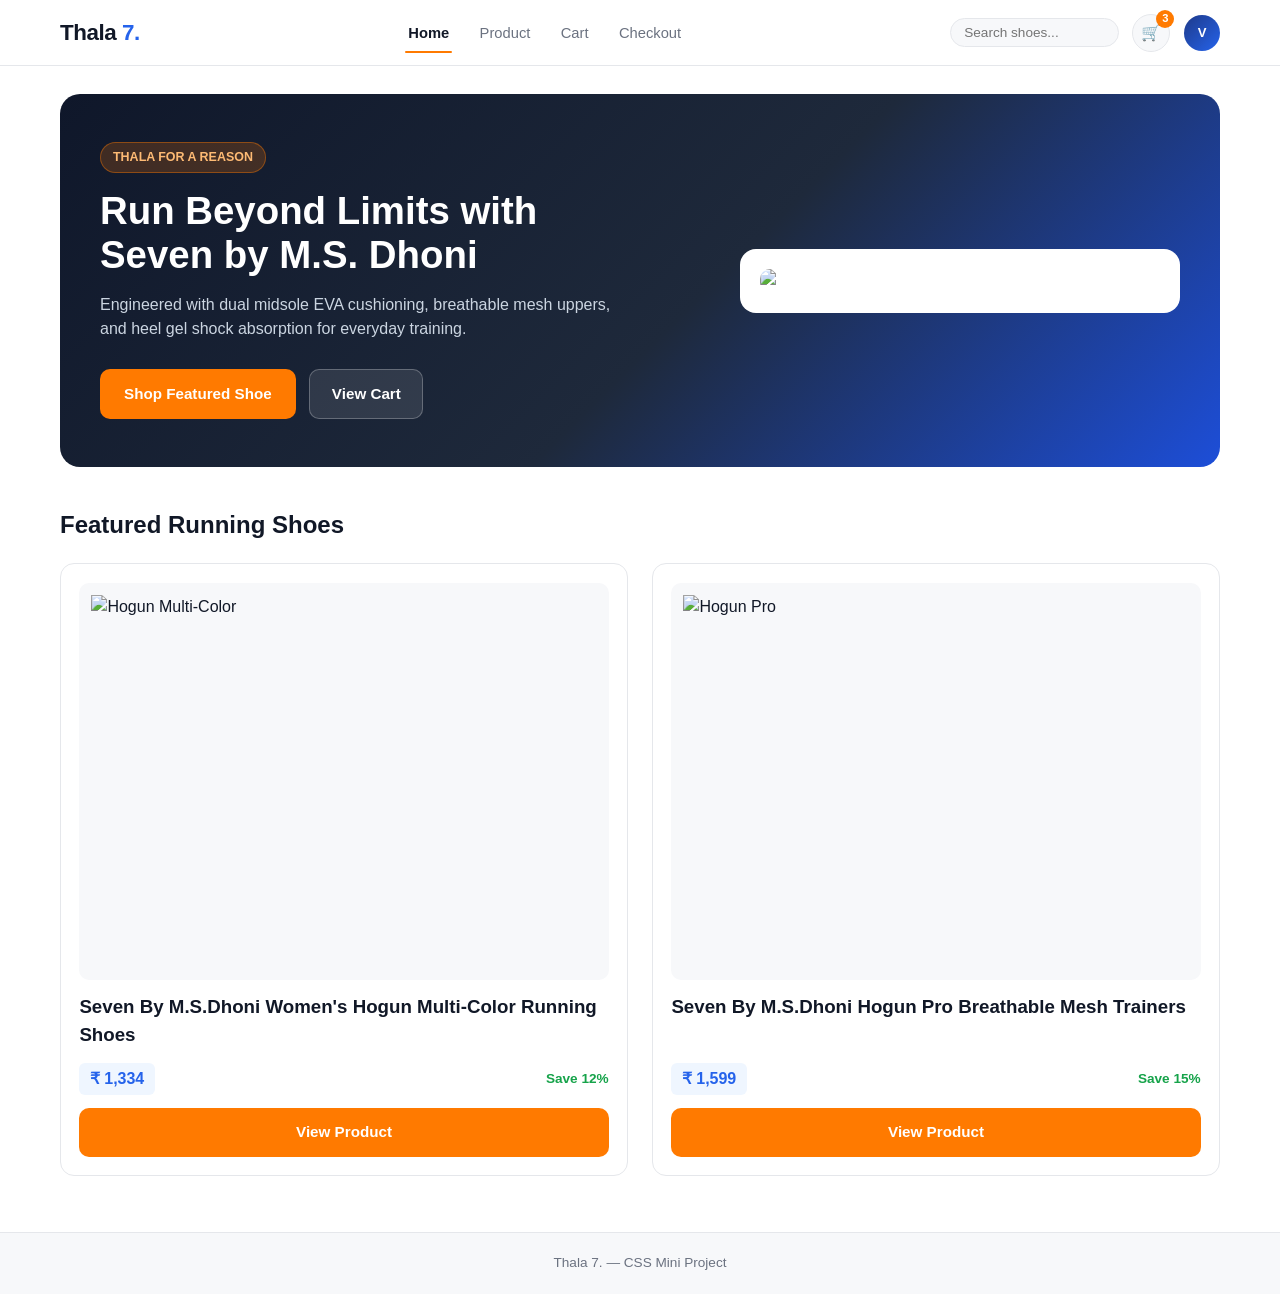
==== index.html @ 2f3c4529 "Add files via upload" ====
<!DOCTYPE html>
<html lang="en">
<head>
  <meta charset="UTF-8" />
  <meta name="viewport" content="width=device-width, initial-scale=1.0" />
  <title>Thala 7. | Landing Page</title>
  <link rel="stylesheet" href="styles.css" />
</head>
<body>
  <header class="site-header">
    <div class="header-inner">
      <a class="brand-logo" href="index.html">Thala <span>7.</span></a>
      <nav class="nav-links" aria-label="Primary Navigation">
        <a class="nav-link active" href="index.html">Home</a>
        <a class="nav-link " href="product.html">Product</a>
        <a class="nav-link " href="cart.html">Cart</a>
        <a class="nav-link " href="checkout.html">Checkout</a>
      </nav>
      <div class="header-actions">
        <div class="search-box">
          <input type="text" placeholder="Search shoes..." aria-label="Search shoes" />
        </div>
        <a class="cart-icon-btn" href="cart.html" aria-label="Shopping Cart">
          <span>&#128722;</span>
          <span class="cart-badge" id="header-cart-badge">2</span>
        </a>
        <div class="avatar-circle" title="User">V</div>
      </div>
    </div>
  </header>
  <main>
    <section class="hero-banner">
      <div class="hero-copy">
        <span class="hero-tag">Thala For A Reason</span>
        <h1>Run Beyond Limits with Seven by M.S. Dhoni</h1>
        <p>Engineered with dual midsole EVA cushioning, breathable mesh uppers, and heel gel shock absorption for everyday training.</p>
        <div class="hero-cta-group">
          <a class="btn-primary" href="product.html">Shop Featured Shoe</a>
          <a class="btn-outline-light" href="cart.html">View Cart</a>
        </div>
      </div>
      <div class="hero-image-wrap">
        <img src="images/shoe-side.jpg" alt="Seven By M.S.Dhoni Running Shoe" />
      </div>
    </section>

    <h2>Featured Running Shoes</h2>
    <div class="products-grid">
      <div class="product-card">
        <div class="product-card-img"><img src="images/shoe-side.jpg" alt="Hogun Multi-Color" /></div>
        <h3>Seven By M.S.Dhoni Women's Hogun Multi-Color Running Shoes</h3>
        <div class="product-card-meta"><span class="price-pill">₹ 1,334</span><span class="save-text">Save 12%</span></div>
        <a class="btn-primary" href="product.html">View Product</a>
      </div>
      <div class="product-card">
        <div class="product-card-img"><img src="images/shoe-front.jpg" alt="Hogun Pro" /></div>
        <h3>Seven By M.S.Dhoni Hogun Pro Breathable Mesh Trainers</h3>
        <div class="product-card-meta"><span class="price-pill">₹ 1,599</span><span class="save-text">Save 15%</span></div>
        <a class="btn-primary" href="product.html">View Product</a>
      </div>
    </div>
  </main>
  <footer>Thala 7. &mdash; CSS Mini Project</footer>
  <script src="app.js"></script>
</body>
</html>
---- styles.css ----
/* Thala 7. CSS Mini Project Stylesheet */
:root {
  --bg: #ffffff;
  --surface: #f7f8fa;
  --surface-alt: #eef2f6;
  --border: #e5e7eb;
  --text: #111827;
  --muted: #6b7280;
  --primary: #2563eb;
  --primary-light: #eff6ff;
  --accent: #ff7a00;
  --accent-hover: #e56d00;
  --success: #16a34a;
  --danger: #ef4444;
  --radius: 12px;
  --shadow: 0 4px 20px rgba(17, 24, 39, 0.06);
}

* { box-sizing: border-box; margin: 0; padding: 0; }

body {
  font-family: 'Inter', -apple-system, BlinkMacSystemFont, sans-serif;
  background-color: var(--bg);
  color: var(--text);
  line-height: 1.5;
  min-height: 100vh;
  display: flex;
  flex-direction: column;
}

.site-header {
  position: sticky;
  top: 0;
  z-index: 50;
  background: rgba(255, 255, 255, 0.96);
  backdrop-filter: blur(8px);
  border-bottom: 1px solid var(--border);
}

.header-inner {
  max-width: 1200px;
  margin: 0 auto;
  padding: 0.85rem 1.25rem;
  display: flex;
  align-items: center;
  justify-content: space-between;
  gap: 1rem;
}

.brand-logo {
  font-size: 1.4rem;
  font-weight: 800;
  letter-spacing: -0.02em;
  color: var(--text);
  text-decoration: none;
}
.brand-logo span { color: var(--primary); }

.nav-links { display: flex; align-items: center; gap: 1.5rem; }

.nav-link {
  text-decoration: none;
  font-size: 0.92rem;
  font-weight: 500;
  color: var(--muted);
  padding: 0.35rem 0.2rem;
  position: relative;
}
.nav-link:hover, .nav-link.active { color: var(--text); font-weight: 600; }
.nav-link.active::after {
  content: '';
  position: absolute;
  left: 0; right: 0; bottom: -4px;
  height: 2px;
  background: var(--accent);
  border-radius: 2px;
}

.header-actions { display: flex; align-items: center; gap: 0.85rem; }

.search-box {
  display: flex;
  align-items: center;
  background: var(--surface);
  border: 1px solid var(--border);
  border-radius: 999px;
  padding: 0.4rem 0.85rem;
}
.search-box input {
  border: none; background: transparent; outline: none;
  font-size: 0.85rem; width: 140px; color: var(--text);
}

.cart-icon-btn {
  position: relative;
  background: var(--surface);
  border: 1px solid var(--border);
  border-radius: 999px;
  width: 38px; height: 38px;
  display: inline-flex; align-items: center; justify-content: center;
  text-decoration: none; color: var(--text);
}
.cart-badge {
  position: absolute; top: -5px; right: -5px;
  background: var(--accent); color: #fff;
  font-size: 0.7rem; font-weight: 700;
  min-width: 18px; height: 18px; border-radius: 999px;
  display: flex; align-items: center; justify-content: center;
}

.avatar-circle {
  width: 36px; height: 36px; border-radius: 50%;
  background: linear-gradient(135deg, #1e3a8a, #2563eb);
  color: #fff; font-size: 0.82rem; font-weight: 700;
  display: inline-flex; align-items: center; justify-content: center;
}

main {
  flex: 1;
  max-width: 1200px;
  width: 100%;
  margin: 0 auto;
  padding: 1.75rem 1.25rem 3.5rem;
}

/* Landing */
.hero-banner {
  background: linear-gradient(135deg, #0f172a 0%, #1e293b 55%, #1d4ed8 100%);
  color: #fff;
  border-radius: 20px;
  padding: 3rem 2.5rem;
  display: flex;
  align-items: center;
  justify-content: space-between;
  gap: 2.5rem;
  margin-bottom: 2.5rem;
}
.hero-copy { max-width: 520px; }
.hero-tag {
  display: inline-block;
  background: rgba(255, 122, 0, 0.2);
  color: #fdba74;
  border: 1px solid rgba(255, 122, 0, 0.4);
  font-size: 0.78rem; font-weight: 700; text-transform: uppercase;
  padding: 0.3rem 0.75rem; border-radius: 999px; margin-bottom: 1rem;
}
.hero-copy h1 { font-size: 2.4rem; font-weight: 800; line-height: 1.15; margin-bottom: 1rem; }
.hero-copy p { color: #cbd5e1; margin-bottom: 1.75rem; }
.hero-cta-group { display: flex; flex-wrap: wrap; gap: 0.85rem; }
.hero-image-wrap {
  flex: 1; max-width: 440px; background: #fff;
  border-radius: 16px; padding: 1.25rem;
}
.hero-image-wrap img { width: 100%; height: auto; display: block; border-radius: 10px; }

.btn-primary {
  background: var(--accent); color: #fff; border: none; border-radius: 10px;
  padding: 0.8rem 1.5rem; font-size: 0.95rem; font-weight: 700;
  cursor: pointer; text-decoration: none; display: inline-flex;
  align-items: center; justify-content: center;
}
.btn-primary:hover { background: var(--accent-hover); }

.btn-outline-light {
  background: rgba(255, 255, 255, 0.1); color: #fff;
  border: 1px solid rgba(255, 255, 255, 0.25); border-radius: 10px;
  padding: 0.8rem 1.35rem; font-size: 0.95rem; font-weight: 600; text-decoration: none;
}

.products-grid {
  display: grid;
  grid-template-columns: repeat(auto-fit, minmax(260px, 1fr));
  gap: 1.5rem;
  margin-top: 1.25rem;
}
.product-card {
  background: #fff; border: 1px solid var(--border);
  border-radius: 14px; padding: 1.15rem;
  display: flex; flex-direction: column; gap: 0.85rem;
}
.product-card-img {
  background: var(--surface); border-radius: 10px; padding: 0.75rem;
  aspect-ratio: 4 / 3; display: flex; align-items: center; justify-content: center;
}
.product-card-img img { width: 100%; height: 100%; object-fit: contain; }
.product-card-meta { display: flex; align-items: center; justify-content: space-between; margin-top: auto; }
.price-pill {
  background: var(--primary-light); color: var(--primary);
  font-weight: 700; padding: 0.25rem 0.65rem; border-radius: 6px;
}
.save-text { color: var(--success); font-weight: 600; font-size: 0.85rem; }

/* Product Display */
.breadcrumb { font-size: 0.84rem; color: var(--muted); margin-bottom: 1.5rem; }
.breadcrumb a { color: var(--muted); text-decoration: none; }
.product-display-main { display: flex; gap: 2.5rem; align-items: flex-start; margin-bottom: 2rem; }
.product-left-media {
  flex: 1.1; background: var(--surface); border: 1px solid var(--border);
  border-radius: 16px; padding: 2rem; display: flex; align-items: center; justify-content: center;
}
.product-left-media img { width: 100%; max-width: 460px; height: auto; object-fit: contain; }
.product-right-info { flex: 1; display: flex; flex-direction: column; gap: 1.1rem; }
.product-description { color: var(--muted); font-size: 0.95rem; line-height: 1.65; }
.price-sale-row { display: flex; align-items: center; gap: 1rem; }
.price-highlight {
  background: var(--primary-light); color: var(--primary);
  font-size: 1.5rem; font-weight: 800; padding: 0.4rem 0.9rem; border-radius: 8px;
}
.save-badge { color: var(--success); font-weight: 700; display: block; }
.tax-note { color: var(--muted); font-size: 0.8rem; }
.qty-cart-row { display: flex; align-items: center; gap: 1rem; flex-wrap: wrap; }
.qty-select-box {
  display: inline-flex; align-items: center;
  border: 1px solid var(--border); border-radius: 10px; background: var(--surface);
}
.qty-select-box button {
  width: 38px; height: 44px; border: none; background: transparent;
  font-size: 1.1rem; font-weight: 600; cursor: pointer;
}
.qty-select-box span { min-width: 36px; text-align: center; font-weight: 700; }
.add-to-cart-btn { flex: 1; min-width: 200px; height: 46px; }

.gallery-scroll-flex { display: flex; gap: 1rem; overflow-x: auto; padding-bottom: 0.5rem; margin-top: 0.75rem; }
.gallery-thumb {
  flex: 0 0 150px; background: var(--surface); border: 2px solid var(--border);
  border-radius: 12px; padding: 0.65rem; cursor: pointer;
  display: flex; flex-direction: column; align-items: center; gap: 0.35rem;
}
.gallery-thumb.active, .gallery-thumb:hover { border-color: var(--primary); }
.gallery-thumb img { width: 100%; height: 85px; object-fit: contain; }

/* Cart & Checkout */
.split-layout { display: flex; gap: 2rem; align-items: flex-start; }
.left-container { flex: 1.65; min-width: 0; }
.right-container { flex: 1; min-width: 300px; }
.page-heading { font-size: 1.75rem; font-weight: 800; margin-bottom: 1.25rem; }

.cart-table-wrap { border: 1px solid var(--border); border-radius: var(--radius); overflow-x: auto; }
.cart-table { width: 100%; border-collapse: collapse; text-align: left; }
.cart-table th { font-size: 0.82rem; color: var(--muted); padding: 0.9rem 1rem; background: var(--surface); border-bottom: 1px solid var(--border); }
.cart-table td { padding: 1rem; border-bottom: 1px solid var(--border); vertical-align: middle; }
.cart-item-info { display: flex; align-items: center; gap: 0.85rem; }
.cart-item-info img { width: 56px; height: 44px; object-fit: contain; background: var(--surface); border-radius: 8px; padding: 4px; }
.remove-btn { background: none; border: none; color: var(--danger); font-size: 1.2rem; font-weight: 700; cursor: pointer; }
.continue-link { display: inline-block; margin-top: 1.25rem; color: var(--text); font-weight: 600; text-decoration: none; }

.summary-card { background: #fff; border: 1px solid var(--border); border-radius: 16px; padding: 1.5rem; box-shadow: var(--shadow); }
.coupon-row { display: flex; gap: 0.5rem; margin: 0.5rem 0; }
.coupon-row input { flex: 1; border: 1px solid var(--border); border-radius: 8px; padding: 0.6rem 0.8rem; }
.btn-blue { background: var(--primary); color: #fff; border: none; border-radius: 8px; padding: 0.6rem 1rem; font-weight: 600; cursor: pointer; }
.summary-lines { border-top: 1px solid var(--border); padding-top: 1rem; display: flex; flex-direction: column; gap: 0.65rem; margin: 1rem 0 1.25rem; }
.summary-line { display: flex; justify-content: space-between; font-size: 0.92rem; color: var(--muted); }
.summary-line.total { border-top: 1px solid var(--border); padding-top: 0.75rem; font-size: 1.1rem; font-weight: 800; color: var(--text); }
.pay-now-full { width: 100%; }
.trust-badges { display: flex; justify-content: center; gap: 0.75rem; margin-top: 1rem; font-size: 0.78rem; color: var(--muted); }
.badge-chip { background: var(--surface); border: 1px solid var(--border); padding: 0.25rem 0.6rem; border-radius: 6px; }

.checkout-card { background: #fff; border: 1px solid var(--border); border-radius: 16px; padding: 1.5rem; margin-bottom: 1.25rem; }
.form-group { margin-bottom: 1rem; }
.form-group label { display: block; font-size: 0.84rem; font-weight: 600; margin-bottom: 0.4rem; }
.form-group input, .form-group select { width: 100%; padding: 0.7rem 0.85rem; border: 1px solid var(--border); border-radius: 8px; background: var(--surface); }
.form-row-2 { display: grid; grid-template-columns: 1fr 1fr; gap: 1rem; }
.payment-tabs { display: flex; gap: 0.65rem; margin-bottom: 1.25rem; }
.payment-tab { flex: 1; padding: 0.7rem; border: 1px solid var(--border); border-radius: 10px; background: var(--surface); font-weight: 600; cursor: pointer; }
.payment-tab.active { border-color: var(--primary); background: var(--primary-light); color: var(--primary); }

footer { border-top: 1px solid var(--border); background: var(--surface); padding: 1.25rem; text-align: center; font-size: 0.85rem; color: var(--muted); }

@media (max-width: 860px) {
  .hero-banner, .product-display-main, .split-layout { flex-direction: column; }
  .right-container { width: 100%; }
  .search-box { display: none; }
}
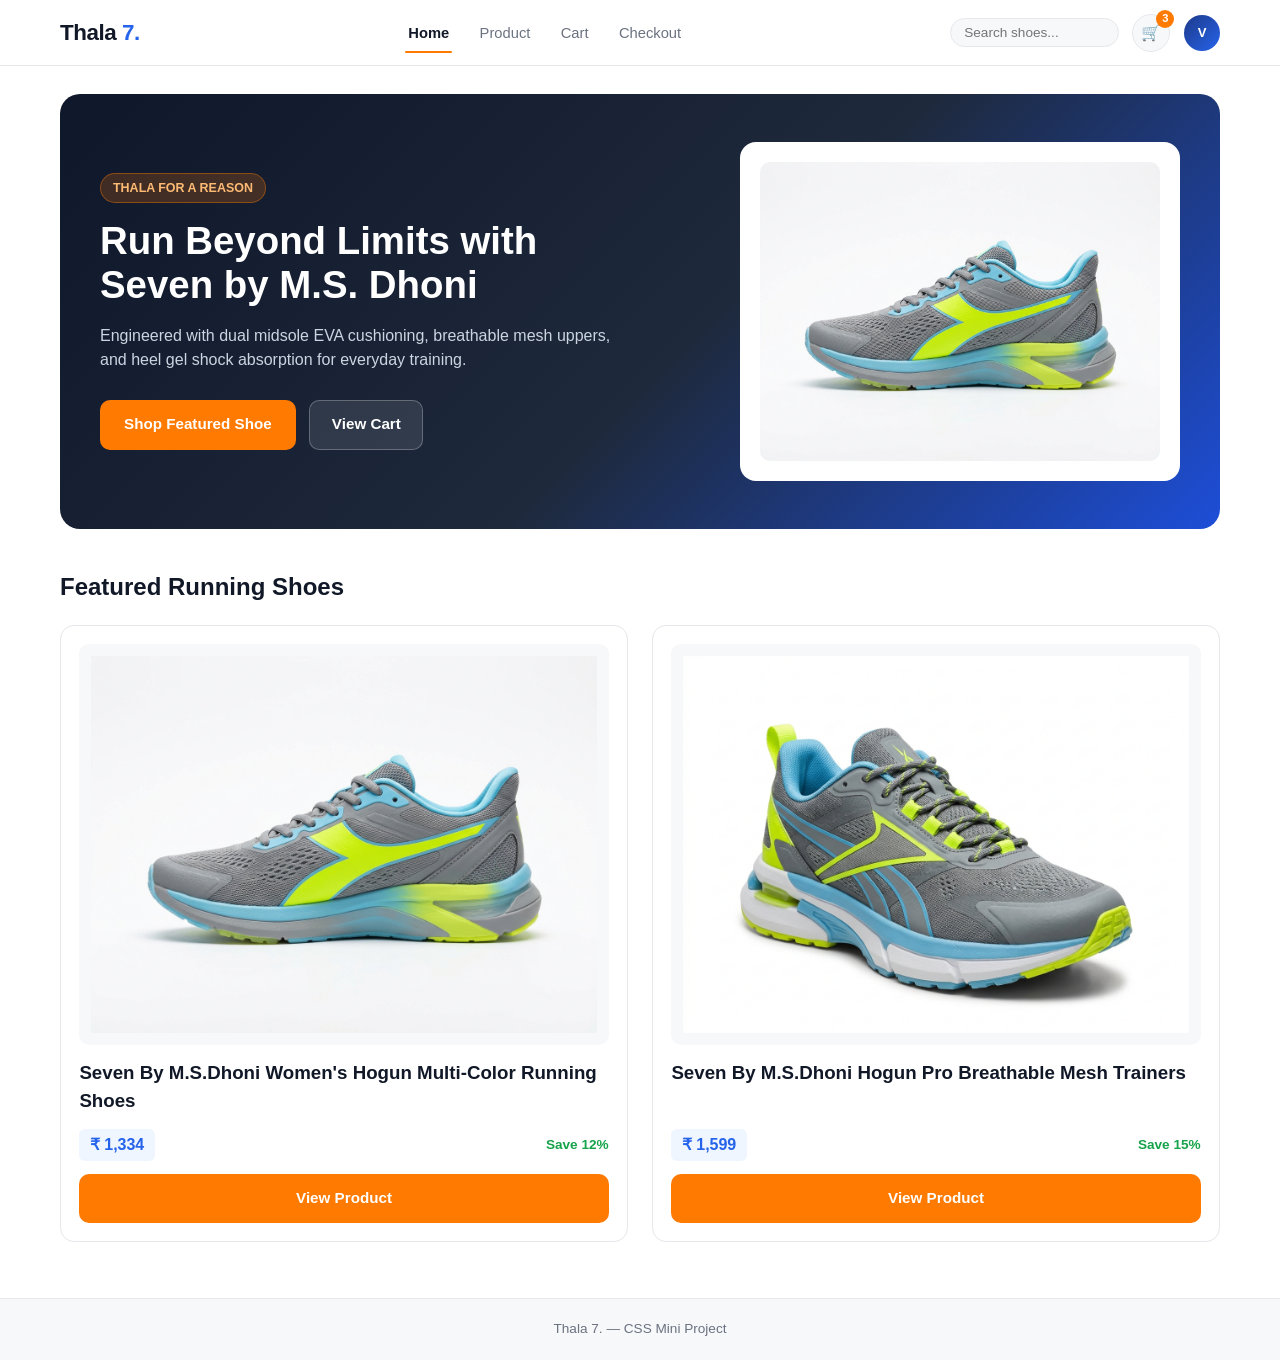
==== commit 61eae5f9: "Add files via upload" ====
--- a/index.html
+++ b/index.html
@@ -40,20 +40,20 @@
         </div>
       </div>
       <div class="hero-image-wrap">
-        <img src="images/shoe-side.jpg" alt="Seven By M.S.Dhoni Running Shoe" />
+        <img src="shoe-side.jpg" alt="Seven By M.S.Dhoni Running Shoe" />
       </div>
     </section>
 
     <h2>Featured Running Shoes</h2>
     <div class="products-grid">
       <div class="product-card">
-        <div class="product-card-img"><img src="images/shoe-side.jpg" alt="Hogun Multi-Color" /></div>
+        <div class="product-card-img"><img src="shoe-side.jpg" alt="Hogun Multi-Color" /></div>
         <h3>Seven By M.S.Dhoni Women's Hogun Multi-Color Running Shoes</h3>
         <div class="product-card-meta"><span class="price-pill">₹ 1,334</span><span class="save-text">Save 12%</span></div>
         <a class="btn-primary" href="product.html">View Product</a>
       </div>
       <div class="product-card">
-        <div class="product-card-img"><img src="images/shoe-front.jpg" alt="Hogun Pro" /></div>
+        <div class="product-card-img"><img src="shoe-front.jpg" alt="Hogun Pro" /></div>
         <h3>Seven By M.S.Dhoni Hogun Pro Breathable Mesh Trainers</h3>
         <div class="product-card-meta"><span class="price-pill">₹ 1,599</span><span class="save-text">Save 15%</span></div>
         <a class="btn-primary" href="product.html">View Product</a>
